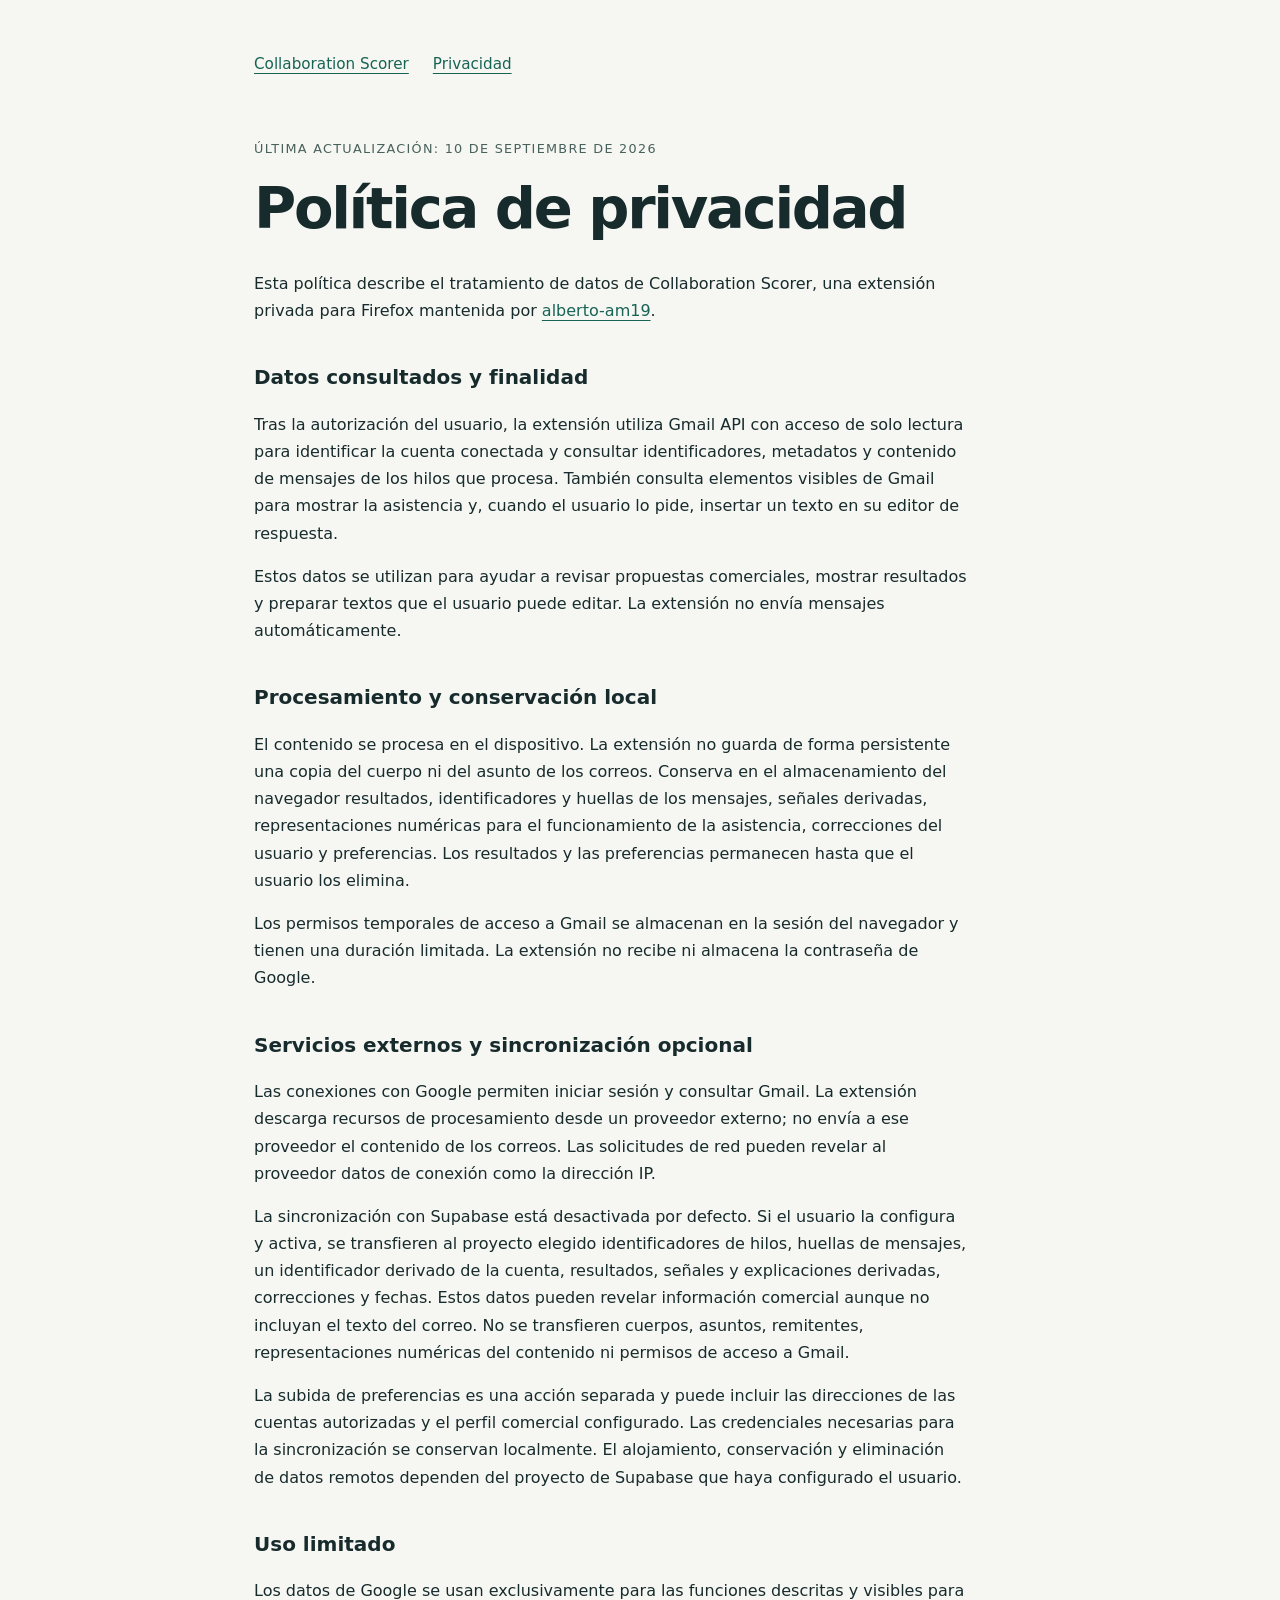
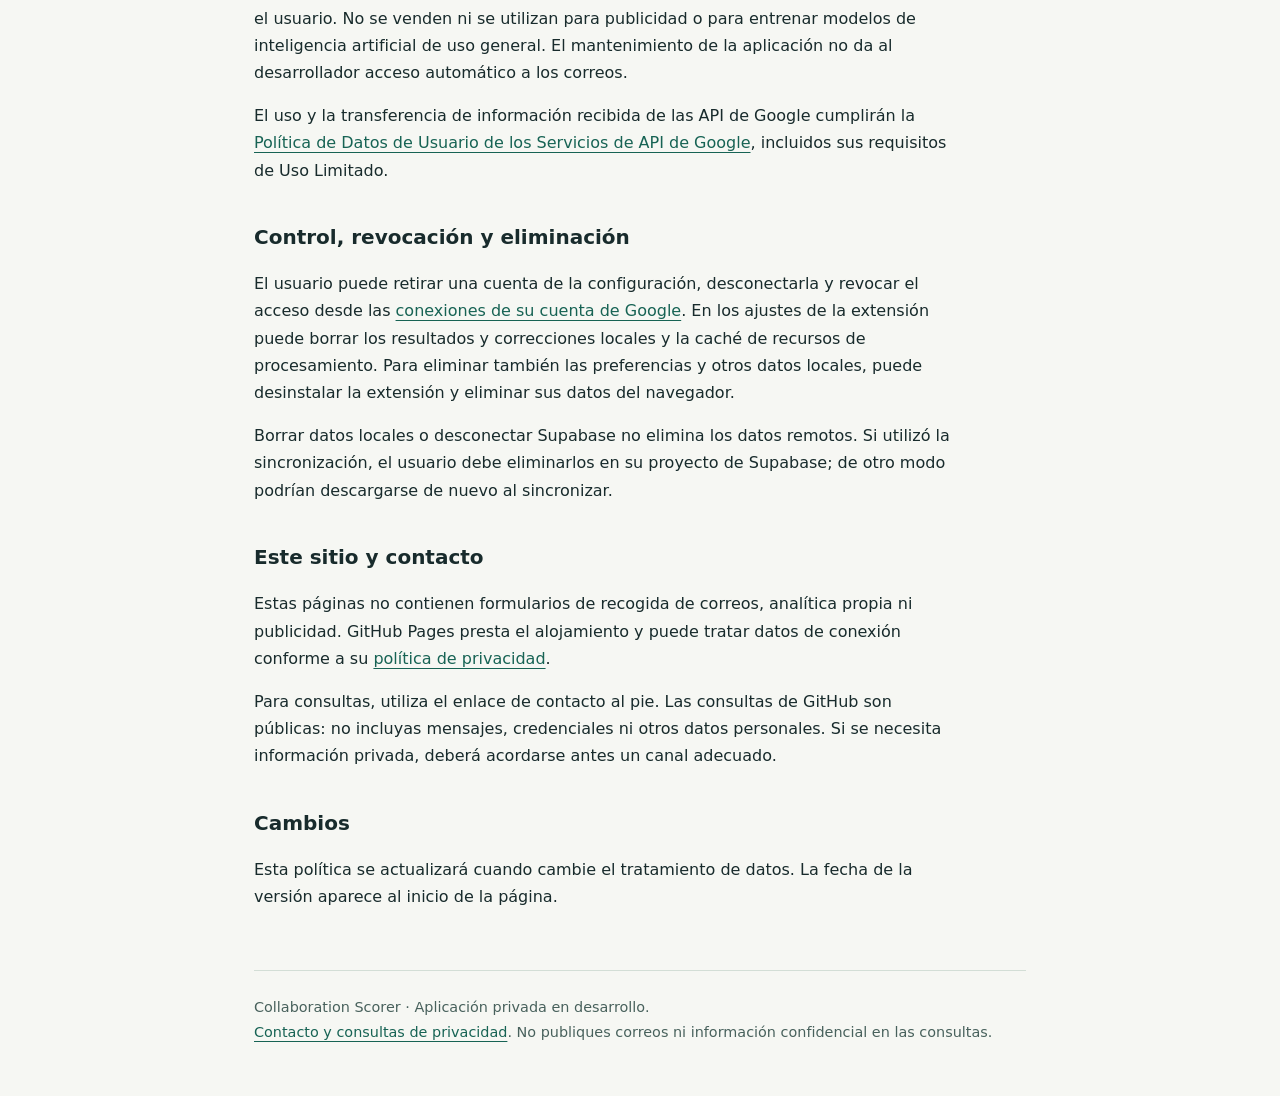
==== privacy.html @ 4bff53c9 "Add public information and privacy page" ====
<!doctype html>
<html lang="es"><head><meta charset="utf-8"><meta name="viewport" content="width=device-width,initial-scale=1"><title>Privacidad · Collaboration Scorer</title><meta name="description" content="Información sobre el acceso, uso, almacenamiento y eliminación de datos en Collaboration Scorer."><link rel="stylesheet" href="style.css"></head><body><main><nav aria-label="Principal"><a href="index.html">Collaboration Scorer</a><a href="privacy.html">Privacidad</a></nav><p class="label">Última actualización: 10 de septiembre de 2026</p><h1>Política de privacidad</h1><p>Esta política describe el tratamiento de datos de Collaboration Scorer, una extensión privada para Firefox mantenida por <a href="https://github.com/alberto-am19">alberto-am19</a>.</p><h2>Datos consultados y finalidad</h2><p>Tras la autorización del usuario, la extensión utiliza Gmail API con acceso de solo lectura para identificar la cuenta conectada y consultar identificadores, metadatos y contenido de mensajes de los hilos que procesa. También consulta elementos visibles de Gmail para mostrar la asistencia y, cuando el usuario lo pide, insertar un texto en su editor de respuesta.</p><p>Estos datos se utilizan para ayudar a revisar propuestas comerciales, mostrar resultados y preparar textos que el usuario puede editar. La extensión no envía mensajes automáticamente.</p><h2>Procesamiento y conservación local</h2><p>El contenido se procesa en el dispositivo. La extensión no guarda de forma persistente una copia del cuerpo ni del asunto de los correos. Conserva en el almacenamiento del navegador resultados, identificadores y huellas de los mensajes, señales derivadas, representaciones numéricas para el funcionamiento de la asistencia, correcciones del usuario y preferencias. Los resultados y las preferencias permanecen hasta que el usuario los elimina.</p><p>Los permisos temporales de acceso a Gmail se almacenan en la sesión del navegador y tienen una duración limitada. La extensión no recibe ni almacena la contraseña de Google.</p><h2>Servicios externos y sincronización opcional</h2><p>Las conexiones con Google permiten iniciar sesión y consultar Gmail. La extensión descarga recursos de procesamiento desde un proveedor externo; no envía a ese proveedor el contenido de los correos. Las solicitudes de red pueden revelar al proveedor datos de conexión como la dirección IP.</p><p>La sincronización con Supabase está desactivada por defecto. Si el usuario la configura y activa, se transfieren al proyecto elegido identificadores de hilos, huellas de mensajes, un identificador derivado de la cuenta, resultados, señales y explicaciones derivadas, correcciones y fechas. Estos datos pueden revelar información comercial aunque no incluyan el texto del correo. No se transfieren cuerpos, asuntos, remitentes, representaciones numéricas del contenido ni permisos de acceso a Gmail.</p><p>La subida de preferencias es una acción separada y puede incluir las direcciones de las cuentas autorizadas y el perfil comercial configurado. Las credenciales necesarias para la sincronización se conservan localmente. El alojamiento, conservación y eliminación de datos remotos dependen del proyecto de Supabase que haya configurado el usuario.</p><h2>Uso limitado</h2><p>Los datos de Google se usan exclusivamente para las funciones descritas y visibles para el usuario. No se venden ni se utilizan para publicidad o para entrenar modelos de inteligencia artificial de uso general. El mantenimiento de la aplicación no da al desarrollador acceso automático a los correos.</p><p>El uso y la transferencia de información recibida de las API de Google cumplirán la <a href="https://developers.google.com/terms/api-services-user-data-policy">Política de Datos de Usuario de los Servicios de API de Google</a>, incluidos sus requisitos de Uso Limitado.</p><h2>Control, revocación y eliminación</h2><p>El usuario puede retirar una cuenta de la configuración, desconectarla y revocar el acceso desde las <a href="https://myaccount.google.com/connections">conexiones de su cuenta de Google</a>. En los ajustes de la extensión puede borrar los resultados y correcciones locales y la caché de recursos de procesamiento. Para eliminar también las preferencias y otros datos locales, puede desinstalar la extensión y eliminar sus datos del navegador.</p><p>Borrar datos locales o desconectar Supabase no elimina los datos remotos. Si utilizó la sincronización, el usuario debe eliminarlos en su proyecto de Supabase; de otro modo podrían descargarse de nuevo al sincronizar.</p><h2>Este sitio y contacto</h2><p>Estas páginas no contienen formularios de recogida de correos, analítica propia ni publicidad. GitHub Pages presta el alojamiento y puede tratar datos de conexión conforme a su <a href="https://docs.github.com/en/site-policy/privacy-policies/github-privacy-statement">política de privacidad</a>.</p><p>Para consultas, utiliza el enlace de contacto al pie. Las consultas de GitHub son públicas: no incluyas mensajes, credenciales ni otros datos personales. Si se necesita información privada, deberá acordarse antes un canal adecuado.</p><h2>Cambios</h2><p>Esta política se actualizará cuando cambie el tratamiento de datos. La fecha de la versión aparece al inicio de la página.</p><footer>Collaboration Scorer · Aplicación privada en desarrollo.<br><a href="https://github.com/alberto-am19/alberto-am19.github.io/issues">Contacto y consultas de privacidad</a>. No publiques correos ni información confidencial en las consultas.</footer></main></body></html>
---- style.css ----
:root{font-family:system-ui,-apple-system,Segoe UI,sans-serif;color:#182b2c;background:#f6f7f3;line-height:1.7}*{box-sizing:border-box}body{margin:0}main{max-width:820px;margin:auto;padding:52px 24px}nav{display:flex;gap:24px;flex-wrap:wrap;margin-bottom:60px;font-size:.95rem}a{color:#176354;text-underline-offset:4px}a:focus-visible{outline:3px solid #a25610;outline-offset:4px}.label{font-size:.8rem;letter-spacing:.1em;text-transform:uppercase;color:#48615c}h1{font-size:clamp(2.2rem,7vw,3.6rem);line-height:1.15;letter-spacing:-.04em;margin:16px 0 28px}h2{font-size:1.25rem;margin-top:36px}p,li{max-width:70ch}.intro{font-size:1.2rem;color:#38514b}footer{margin-top:60px;padding-top:24px;border-top:1px solid #d3ded6;font-size:.9rem;color:#48615c}code{overflow-wrap:anywhere}li{margin:8px 0}
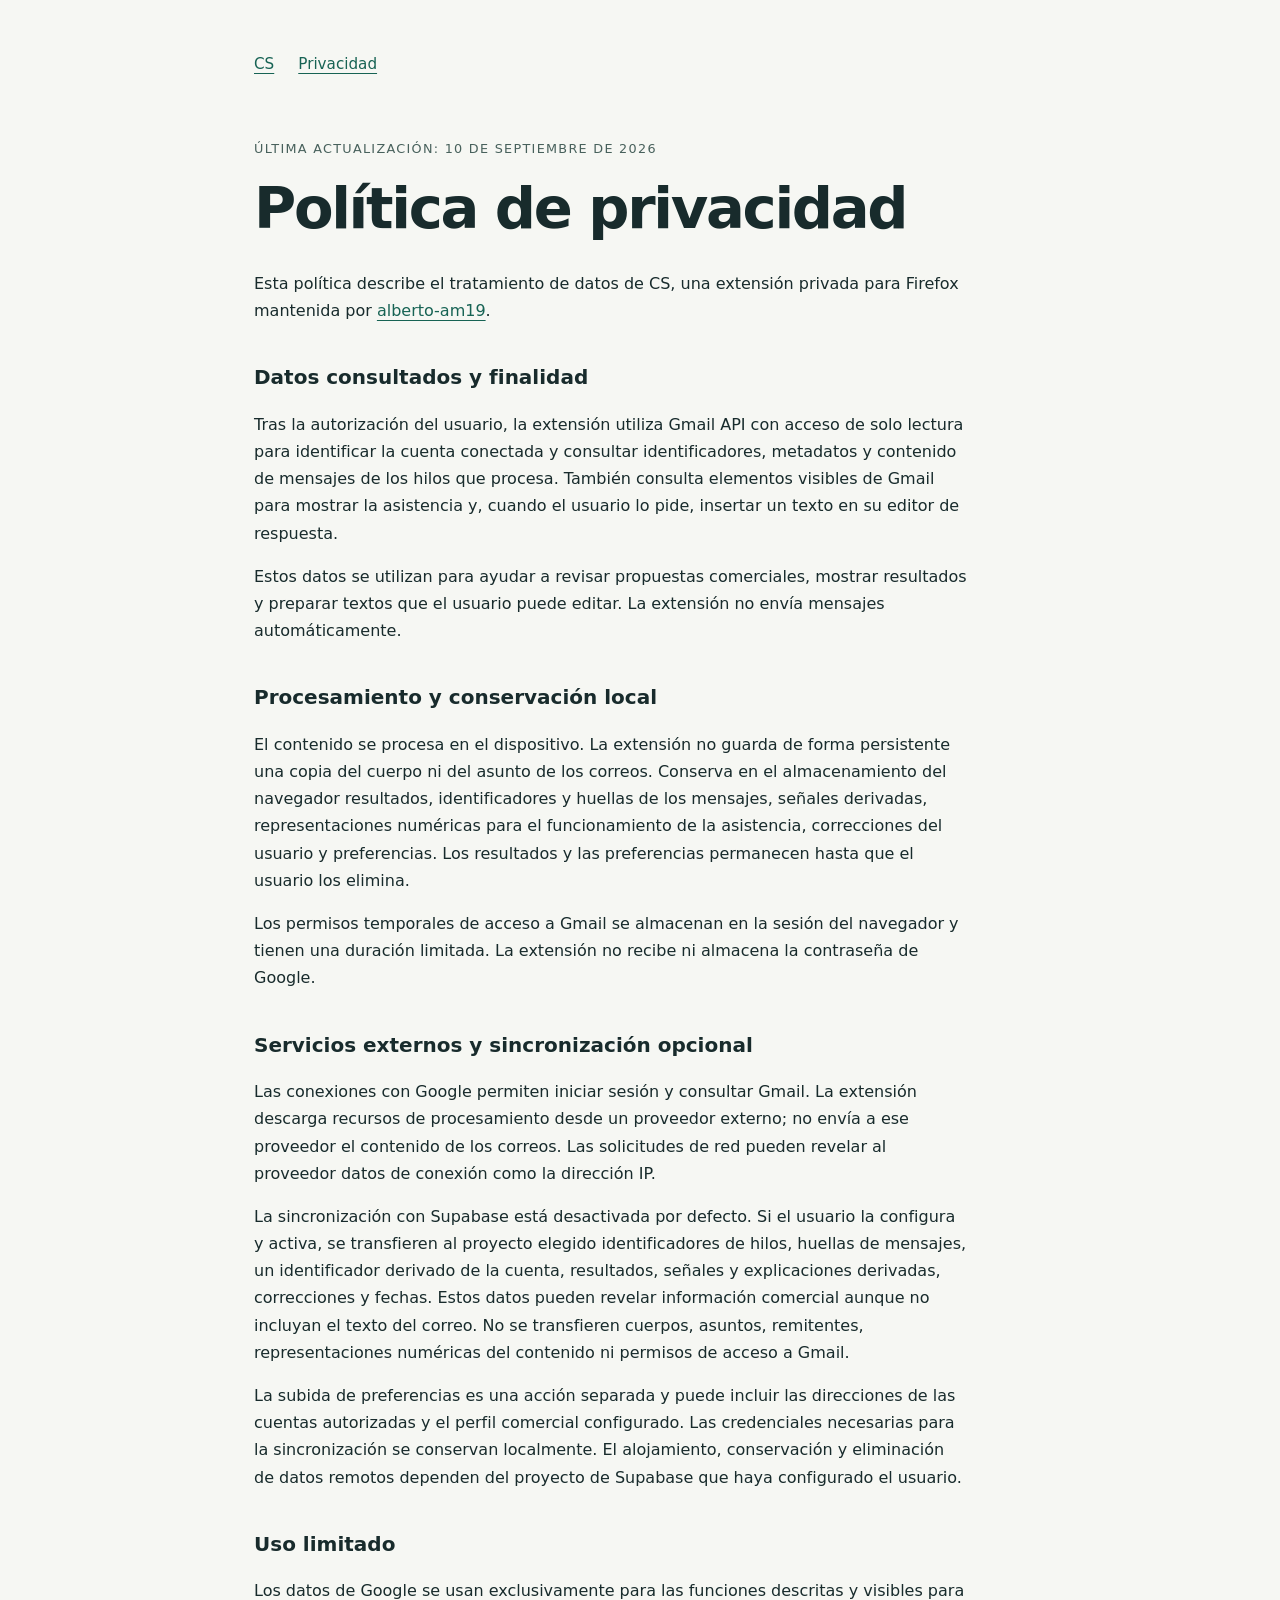
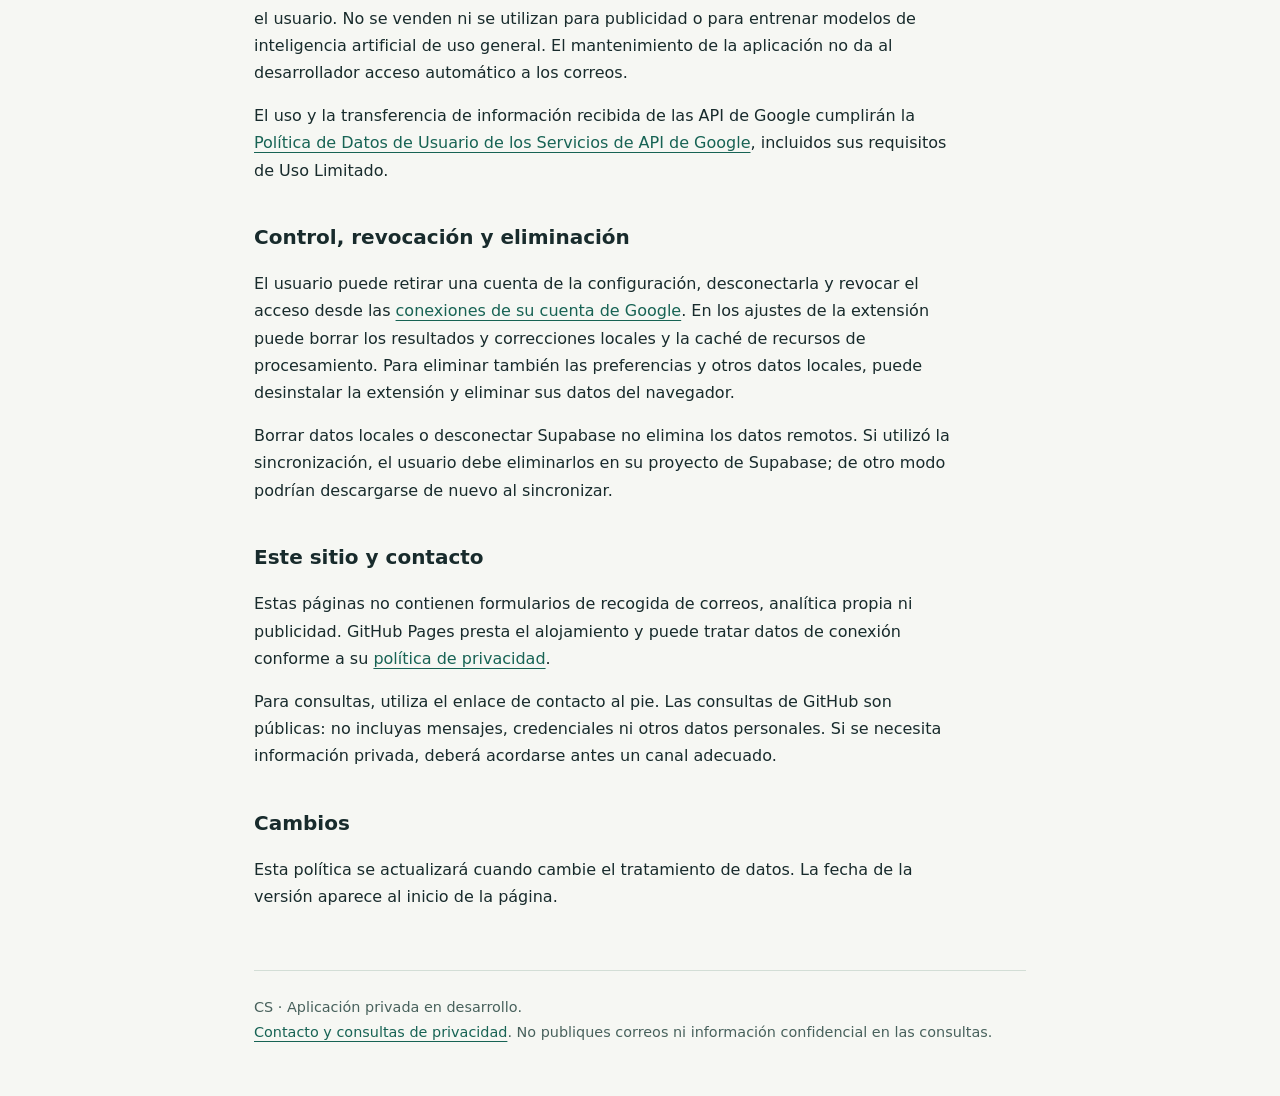
==== commit aad3e812: "Use CS as public application name" ====
--- a/privacy.html
+++ b/privacy.html
@@ -1,2 +1,2 @@
 <!doctype html>
-<html lang="es"><head><meta charset="utf-8"><meta name="viewport" content="width=device-width,initial-scale=1"><title>Privacidad · Collaboration Scorer</title><meta name="description" content="Información sobre el acceso, uso, almacenamiento y eliminación de datos en Collaboration Scorer."><link rel="stylesheet" href="style.css"></head><body><main><nav aria-label="Principal"><a href="index.html">Collaboration Scorer</a><a href="privacy.html">Privacidad</a></nav><p class="label">Última actualización: 10 de septiembre de 2026</p><h1>Política de privacidad</h1><p>Esta política describe el tratamiento de datos de Collaboration Scorer, una extensión privada para Firefox mantenida por <a href="https://github.com/alberto-am19">alberto-am19</a>.</p><h2>Datos consultados y finalidad</h2><p>Tras la autorización del usuario, la extensión utiliza Gmail API con acceso de solo lectura para identificar la cuenta conectada y consultar identificadores, metadatos y contenido de mensajes de los hilos que procesa. También consulta elementos visibles de Gmail para mostrar la asistencia y, cuando el usuario lo pide, insertar un texto en su editor de respuesta.</p><p>Estos datos se utilizan para ayudar a revisar propuestas comerciales, mostrar resultados y preparar textos que el usuario puede editar. La extensión no envía mensajes automáticamente.</p><h2>Procesamiento y conservación local</h2><p>El contenido se procesa en el dispositivo. La extensión no guarda de forma persistente una copia del cuerpo ni del asunto de los correos. Conserva en el almacenamiento del navegador resultados, identificadores y huellas de los mensajes, señales derivadas, representaciones numéricas para el funcionamiento de la asistencia, correcciones del usuario y preferencias. Los resultados y las preferencias permanecen hasta que el usuario los elimina.</p><p>Los permisos temporales de acceso a Gmail se almacenan en la sesión del navegador y tienen una duración limitada. La extensión no recibe ni almacena la contraseña de Google.</p><h2>Servicios externos y sincronización opcional</h2><p>Las conexiones con Google permiten iniciar sesión y consultar Gmail. La extensión descarga recursos de procesamiento desde un proveedor externo; no envía a ese proveedor el contenido de los correos. Las solicitudes de red pueden revelar al proveedor datos de conexión como la dirección IP.</p><p>La sincronización con Supabase está desactivada por defecto. Si el usuario la configura y activa, se transfieren al proyecto elegido identificadores de hilos, huellas de mensajes, un identificador derivado de la cuenta, resultados, señales y explicaciones derivadas, correcciones y fechas. Estos datos pueden revelar información comercial aunque no incluyan el texto del correo. No se transfieren cuerpos, asuntos, remitentes, representaciones numéricas del contenido ni permisos de acceso a Gmail.</p><p>La subida de preferencias es una acción separada y puede incluir las direcciones de las cuentas autorizadas y el perfil comercial configurado. Las credenciales necesarias para la sincronización se conservan localmente. El alojamiento, conservación y eliminación de datos remotos dependen del proyecto de Supabase que haya configurado el usuario.</p><h2>Uso limitado</h2><p>Los datos de Google se usan exclusivamente para las funciones descritas y visibles para el usuario. No se venden ni se utilizan para publicidad o para entrenar modelos de inteligencia artificial de uso general. El mantenimiento de la aplicación no da al desarrollador acceso automático a los correos.</p><p>El uso y la transferencia de información recibida de las API de Google cumplirán la <a href="https://developers.google.com/terms/api-services-user-data-policy">Política de Datos de Usuario de los Servicios de API de Google</a>, incluidos sus requisitos de Uso Limitado.</p><h2>Control, revocación y eliminación</h2><p>El usuario puede retirar una cuenta de la configuración, desconectarla y revocar el acceso desde las <a href="https://myaccount.google.com/connections">conexiones de su cuenta de Google</a>. En los ajustes de la extensión puede borrar los resultados y correcciones locales y la caché de recursos de procesamiento. Para eliminar también las preferencias y otros datos locales, puede desinstalar la extensión y eliminar sus datos del navegador.</p><p>Borrar datos locales o desconectar Supabase no elimina los datos remotos. Si utilizó la sincronización, el usuario debe eliminarlos en su proyecto de Supabase; de otro modo podrían descargarse de nuevo al sincronizar.</p><h2>Este sitio y contacto</h2><p>Estas páginas no contienen formularios de recogida de correos, analítica propia ni publicidad. GitHub Pages presta el alojamiento y puede tratar datos de conexión conforme a su <a href="https://docs.github.com/en/site-policy/privacy-policies/github-privacy-statement">política de privacidad</a>.</p><p>Para consultas, utiliza el enlace de contacto al pie. Las consultas de GitHub son públicas: no incluyas mensajes, credenciales ni otros datos personales. Si se necesita información privada, deberá acordarse antes un canal adecuado.</p><h2>Cambios</h2><p>Esta política se actualizará cuando cambie el tratamiento de datos. La fecha de la versión aparece al inicio de la página.</p><footer>Collaboration Scorer · Aplicación privada en desarrollo.<br><a href="https://github.com/alberto-am19/alberto-am19.github.io/issues">Contacto y consultas de privacidad</a>. No publiques correos ni información confidencial en las consultas.</footer></main></body></html>
+<html lang="es"><head><meta charset="utf-8"><meta name="viewport" content="width=device-width,initial-scale=1"><title>Privacidad · CS</title><meta name="description" content="Información sobre el acceso, uso, almacenamiento y eliminación de datos en CS."><link rel="stylesheet" href="style.css"></head><body><main><nav aria-label="Principal"><a href="index.html">CS</a><a href="privacy.html">Privacidad</a></nav><p class="label">Última actualización: 10 de septiembre de 2026</p><h1>Política de privacidad</h1><p>Esta política describe el tratamiento de datos de CS, una extensión privada para Firefox mantenida por <a href="https://github.com/alberto-am19">alberto-am19</a>.</p><h2>Datos consultados y finalidad</h2><p>Tras la autorización del usuario, la extensión utiliza Gmail API con acceso de solo lectura para identificar la cuenta conectada y consultar identificadores, metadatos y contenido de mensajes de los hilos que procesa. También consulta elementos visibles de Gmail para mostrar la asistencia y, cuando el usuario lo pide, insertar un texto en su editor de respuesta.</p><p>Estos datos se utilizan para ayudar a revisar propuestas comerciales, mostrar resultados y preparar textos que el usuario puede editar. La extensión no envía mensajes automáticamente.</p><h2>Procesamiento y conservación local</h2><p>El contenido se procesa en el dispositivo. La extensión no guarda de forma persistente una copia del cuerpo ni del asunto de los correos. Conserva en el almacenamiento del navegador resultados, identificadores y huellas de los mensajes, señales derivadas, representaciones numéricas para el funcionamiento de la asistencia, correcciones del usuario y preferencias. Los resultados y las preferencias permanecen hasta que el usuario los elimina.</p><p>Los permisos temporales de acceso a Gmail se almacenan en la sesión del navegador y tienen una duración limitada. La extensión no recibe ni almacena la contraseña de Google.</p><h2>Servicios externos y sincronización opcional</h2><p>Las conexiones con Google permiten iniciar sesión y consultar Gmail. La extensión descarga recursos de procesamiento desde un proveedor externo; no envía a ese proveedor el contenido de los correos. Las solicitudes de red pueden revelar al proveedor datos de conexión como la dirección IP.</p><p>La sincronización con Supabase está desactivada por defecto. Si el usuario la configura y activa, se transfieren al proyecto elegido identificadores de hilos, huellas de mensajes, un identificador derivado de la cuenta, resultados, señales y explicaciones derivadas, correcciones y fechas. Estos datos pueden revelar información comercial aunque no incluyan el texto del correo. No se transfieren cuerpos, asuntos, remitentes, representaciones numéricas del contenido ni permisos de acceso a Gmail.</p><p>La subida de preferencias es una acción separada y puede incluir las direcciones de las cuentas autorizadas y el perfil comercial configurado. Las credenciales necesarias para la sincronización se conservan localmente. El alojamiento, conservación y eliminación de datos remotos dependen del proyecto de Supabase que haya configurado el usuario.</p><h2>Uso limitado</h2><p>Los datos de Google se usan exclusivamente para las funciones descritas y visibles para el usuario. No se venden ni se utilizan para publicidad o para entrenar modelos de inteligencia artificial de uso general. El mantenimiento de la aplicación no da al desarrollador acceso automático a los correos.</p><p>El uso y la transferencia de información recibida de las API de Google cumplirán la <a href="https://developers.google.com/terms/api-services-user-data-policy">Política de Datos de Usuario de los Servicios de API de Google</a>, incluidos sus requisitos de Uso Limitado.</p><h2>Control, revocación y eliminación</h2><p>El usuario puede retirar una cuenta de la configuración, desconectarla y revocar el acceso desde las <a href="https://myaccount.google.com/connections">conexiones de su cuenta de Google</a>. En los ajustes de la extensión puede borrar los resultados y correcciones locales y la caché de recursos de procesamiento. Para eliminar también las preferencias y otros datos locales, puede desinstalar la extensión y eliminar sus datos del navegador.</p><p>Borrar datos locales o desconectar Supabase no elimina los datos remotos. Si utilizó la sincronización, el usuario debe eliminarlos en su proyecto de Supabase; de otro modo podrían descargarse de nuevo al sincronizar.</p><h2>Este sitio y contacto</h2><p>Estas páginas no contienen formularios de recogida de correos, analítica propia ni publicidad. GitHub Pages presta el alojamiento y puede tratar datos de conexión conforme a su <a href="https://docs.github.com/en/site-policy/privacy-policies/github-privacy-statement">política de privacidad</a>.</p><p>Para consultas, utiliza el enlace de contacto al pie. Las consultas de GitHub son públicas: no incluyas mensajes, credenciales ni otros datos personales. Si se necesita información privada, deberá acordarse antes un canal adecuado.</p><h2>Cambios</h2><p>Esta política se actualizará cuando cambie el tratamiento de datos. La fecha de la versión aparece al inicio de la página.</p><footer>CS · Aplicación privada en desarrollo.<br><a href="https://github.com/alberto-am19/alberto-am19.github.io/issues">Contacto y consultas de privacidad</a>. No publiques correos ni información confidencial en las consultas.</footer></main></body></html>
